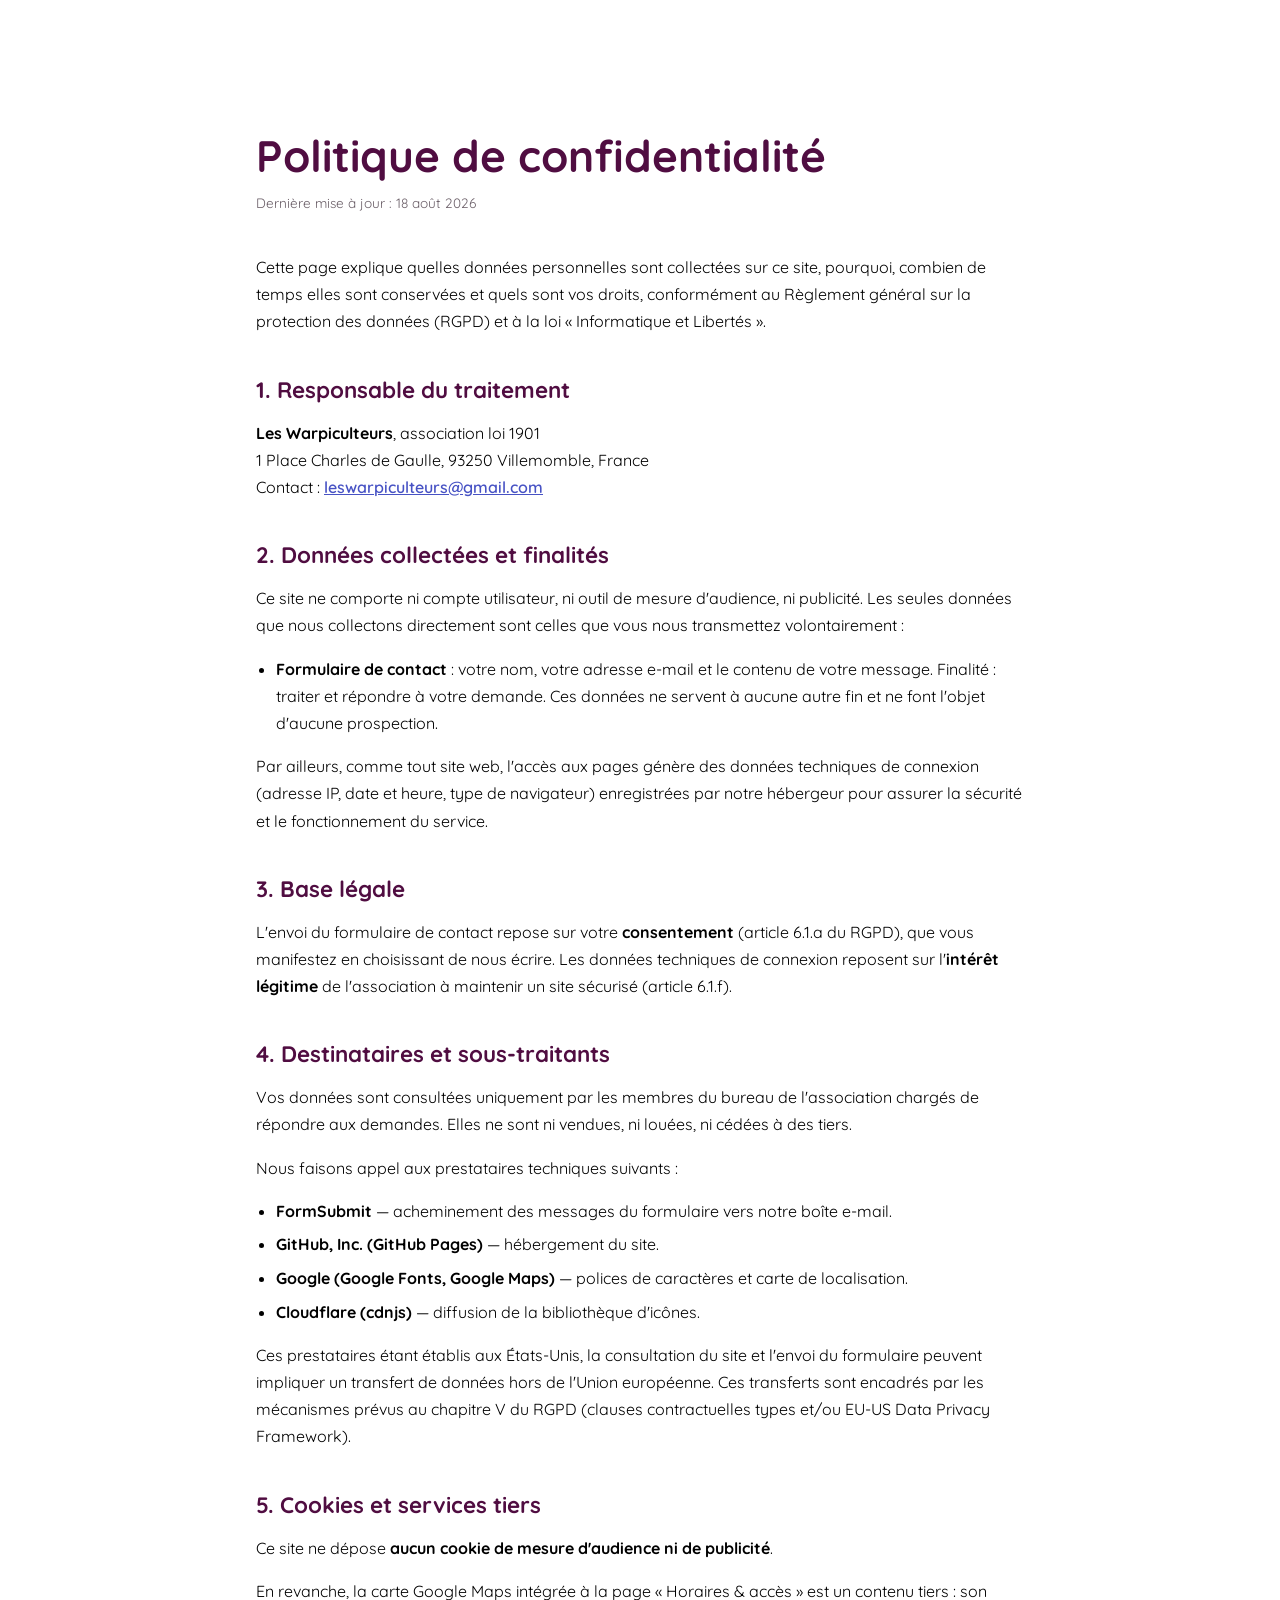
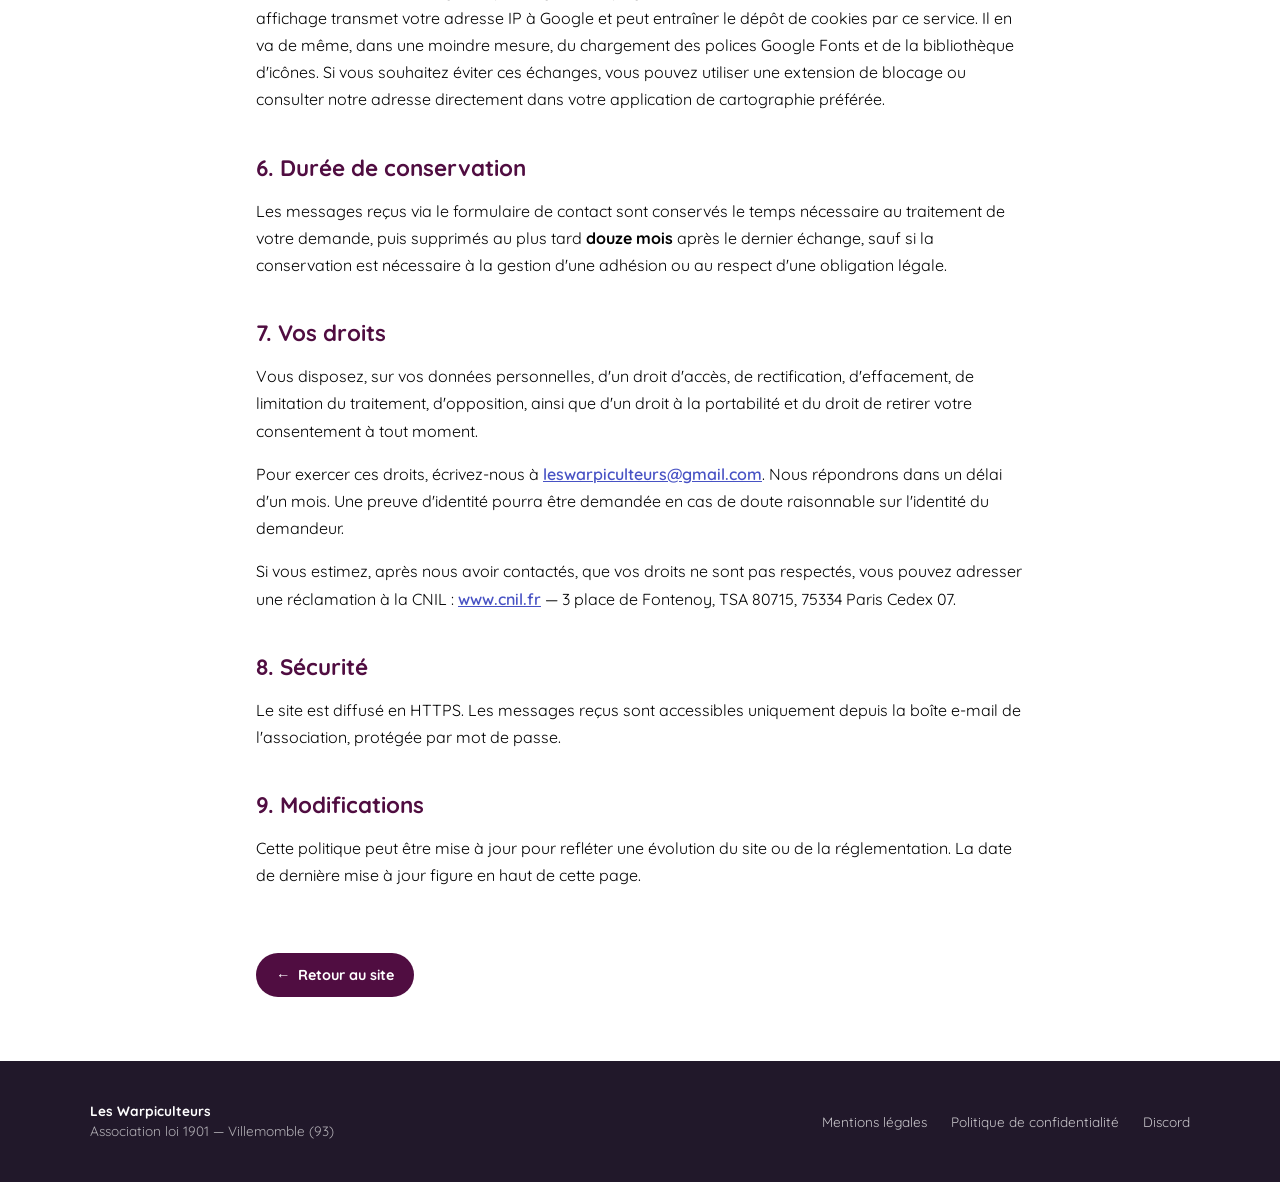
==== confidentialite.html @ 0ab5ae85 "Add legal pages, membership link and SEO fixes Addresses the agreed items from the site review.  Leg" ====
<!DOCTYPE html>
<html lang="fr">
<head>
    <meta charset="UTF-8">
    <meta name="viewport" content="width=device-width, initial-scale=1.0">
    <title>Politique de confidentialité | Les Warpiculteurs</title>

    <meta name="description" content="Politique de confidentialité de l'association Les Warpiculteurs : données collectées via le formulaire de contact, finalités, durée de conservation et vos droits RGPD.">
    <meta name="robots" content="index, follow">
    <meta name="theme-color" content="#21182a">
    <link rel="canonical" href="https://roikkun.github.io/leswarpiculteurs-site/confidentialite.html">

    <link rel="icon" type="image/svg+xml" href="favicon.svg">
    <link rel="apple-touch-icon" href="favicon.svg">

    <link rel="stylesheet" href="styles.css">
    <link rel="preconnect" href="https://fonts.googleapis.com">
    <link rel="preconnect" href="https://fonts.gstatic.com" crossorigin>
    <link href="https://fonts.googleapis.com/css2?family=Quicksand:wght@300..700&family=Sour+Gummy:ital,wght@0,100..900;1,100..900&display=swap" rel="stylesheet">
</head>
<body>

<main class="legal">
    <h1>Politique de confidentialité</h1>
    <p class="legal-updated">Dernière mise à jour : 18 août 2026</p>

    <p>Cette page explique quelles données personnelles sont collectées sur ce site, pourquoi, combien de
        temps elles sont conservées et quels sont vos droits, conformément au Règlement général sur la
        protection des données (RGPD) et à la loi « Informatique et Libertés ».</p>

    <h2>1. Responsable du traitement</h2>
    <p>
        <strong>Les Warpiculteurs</strong>, association loi 1901<br>
        1 Place Charles de Gaulle, 93250 Villemomble, France<br>
        Contact : <a href="mailto:leswarpiculteurs@gmail.com">leswarpiculteurs@gmail.com</a>
    </p>

    <h2>2. Données collectées et finalités</h2>
    <p>Ce site ne comporte ni compte utilisateur, ni outil de mesure d'audience, ni publicité. Les seules
        données que nous collectons directement sont celles que vous nous transmettez volontairement :</p>
    <ul>
        <li><strong>Formulaire de contact</strong> : votre nom, votre adresse e-mail et le contenu de votre
            message. Finalité : traiter et répondre à votre demande. Ces données ne servent à aucune autre
            fin et ne font l'objet d'aucune prospection.</li>
    </ul>
    <p>Par ailleurs, comme tout site web, l'accès aux pages génère des données techniques de connexion
        (adresse IP, date et heure, type de navigateur) enregistrées par notre hébergeur pour assurer la
        sécurité et le fonctionnement du service.</p>

    <h2>3. Base légale</h2>
    <p>L'envoi du formulaire de contact repose sur votre <strong>consentement</strong> (article 6.1.a du
        RGPD), que vous manifestez en choisissant de nous écrire. Les données techniques de connexion
        reposent sur l'<strong>intérêt légitime</strong> de l'association à maintenir un site sécurisé
        (article 6.1.f).</p>

    <h2>4. Destinataires et sous-traitants</h2>
    <p>Vos données sont consultées uniquement par les membres du bureau de l'association chargés de
        répondre aux demandes. Elles ne sont ni vendues, ni louées, ni cédées à des tiers.</p>
    <p>Nous faisons appel aux prestataires techniques suivants :</p>
    <ul>
        <li><strong>FormSubmit</strong> — acheminement des messages du formulaire vers notre boîte e-mail.</li>
        <li><strong>GitHub, Inc. (GitHub Pages)</strong> — hébergement du site.</li>
        <li><strong>Google (Google Fonts, Google Maps)</strong> — polices de caractères et carte de
            localisation.</li>
        <li><strong>Cloudflare (cdnjs)</strong> — diffusion de la bibliothèque d'icônes.</li>
    </ul>
    <p>Ces prestataires étant établis aux États-Unis, la consultation du site et l'envoi du formulaire
        peuvent impliquer un transfert de données hors de l'Union européenne. Ces transferts sont encadrés
        par les mécanismes prévus au chapitre V du RGPD (clauses contractuelles types et/ou
        <span lang="en">EU-US Data Privacy Framework</span>).</p>

    <h2>5. Cookies et services tiers</h2>
    <p>Ce site ne dépose <strong>aucun cookie de mesure d'audience ni de publicité</strong>.</p>
    <p>En revanche, la carte Google Maps intégrée à la page « Horaires &amp; accès » est un contenu tiers :
        son affichage transmet votre adresse IP à Google et peut entraîner le dépôt de cookies par ce
        service. Il en va de même, dans une moindre mesure, du chargement des polices Google Fonts et de la
        bibliothèque d'icônes. Si vous souhaitez éviter ces échanges, vous pouvez utiliser une extension de
        blocage ou consulter notre adresse directement dans votre application de cartographie préférée.</p>

    <h2>6. Durée de conservation</h2>
    <p>Les messages reçus via le formulaire de contact sont conservés le temps nécessaire au traitement de
        votre demande, puis supprimés au plus tard <strong>douze mois</strong> après le dernier échange,
        sauf si la conservation est nécessaire à la gestion d'une adhésion ou au respect d'une obligation
        légale.</p>

    <h2>7. Vos droits</h2>
    <p>Vous disposez, sur vos données personnelles, d'un droit d'accès, de rectification, d'effacement, de
        limitation du traitement, d'opposition, ainsi que d'un droit à la portabilité et du droit de retirer
        votre consentement à tout moment.</p>
    <p>Pour exercer ces droits, écrivez-nous à
        <a href="mailto:leswarpiculteurs@gmail.com">leswarpiculteurs@gmail.com</a>. Nous répondrons dans un
        délai d'un mois. Une preuve d'identité pourra être demandée en cas de doute raisonnable sur
        l'identité du demandeur.</p>
    <p>Si vous estimez, après nous avoir contactés, que vos droits ne sont pas respectés, vous pouvez
        adresser une réclamation à la CNIL :
        <a href="https://www.cnil.fr" target="_blank" rel="noopener noreferrer">www.cnil.fr</a> —
        3 place de Fontenoy, TSA 80715, 75334 Paris Cedex 07.</p>

    <h2>8. Sécurité</h2>
    <p>Le site est diffusé en HTTPS. Les messages reçus sont accessibles uniquement depuis la boîte e-mail
        de l'association, protégée par mot de passe.</p>

    <h2>9. Modifications</h2>
    <p>Cette politique peut être mise à jour pour refléter une évolution du site ou de la réglementation.
        La date de dernière mise à jour figure en haut de cette page.</p>

    <a class="legal-back" href="index.html"><span aria-hidden="true">←</span> Retour au site</a>
</main>

<footer class="site-footer">
    <div class="footer-inner">
        <p class="footer-brand">Les Warpiculteurs<br>
            <span>Association loi 1901 — Villemomble (93)</span></p>

        <nav class="footer-links" aria-label="Liens légaux">
            <a href="mentions-legales.html">Mentions légales</a>
            <a href="confidentialite.html">Politique de confidentialité</a>
            <a href="https://discord.gg/ApjmxBuTHG" target="_blank" rel="noopener noreferrer">Discord</a>
        </nav>
    </div>
</footer>

</body>
</html>
---- styles.css ----
:root {
    --header-ink: #21182a;
    --header-plum: #500d41;
    --header-mint: #b6d8d2;
    --discord-blurple: #5865f2;
    --discord-blurple-dark: #4752c4;
}

*, *::before, *::after {
    box-sizing: border-box;
}

html {
    font-family: "Quicksand", sans-serif;
    scroll-behavior: smooth;
    scroll-padding-top: 5rem;
}

body {
    margin: 0;
    font-family: "Quicksand", sans-serif;
    overflow-x: hidden;
}

img {
    max-width: 100%;
}

a {
    color: inherit;
}

/* Screen reader only utility */
.sr-only {
    position: absolute;
    width: 1px;
    height: 1px;
    padding: 0;
    margin: -1px;
    overflow: hidden;
    clip: rect(0, 0, 0, 0);
    white-space: nowrap;
    border: 0;
}

/* Header & hero section */
.intro {
    position: relative;
    z-index: 10;
    display: flex;
    align-items: center;
    min-height: 100svh;
    padding: 8rem clamp(1.5rem, 10vw, 9rem) 5rem;
    overflow: hidden;
    isolation: isolate;
    background-color: var(--header-ink);
}

.hero-bg {
    position: absolute;
    inset: 0;
    z-index: -1;
    overflow: hidden;
}

.hero-bg img {
    width: 100%;
    height: 100%;
    object-fit: cover;
    object-position: center;
}

.hero-bg::after {
    position: absolute;
    inset: 0;
    background: linear-gradient(90deg, rgba(17, 7, 25, 0.78), rgba(17, 7, 25, 0.12));
    content: "";
}

.site-nav {
    position: fixed;
    top: 0;
    left: 0;
    z-index: 10000;
    isolation: isolate;
    display: flex;
    align-items: center;
    justify-content: space-between;
    width: 100%;
    padding: 1.25rem clamp(1.25rem, 5vw, 5rem);
    color: white;
    transition: background-color 0.3s ease, padding 0.3s ease, backdrop-filter 0.3s ease;
}

.site-nav.scrolled,
.site-nav.menu-open {
    padding-top: 0.85rem;
    padding-bottom: 0.85rem;
    background: rgba(33, 24, 42, 0.88);
    backdrop-filter: blur(12px);
}

.brand {
    display: inline-flex;
    align-items: center;
    gap: 0.65rem;
    color: white;
    font-size: 1.05rem;
    font-weight: 700;
    letter-spacing: 0.04em;
    text-decoration: none;
}

.brand-mark {
    display: grid;
    place-items: center;
    width: 2.25rem;
    height: 2.25rem;
    border: 1px solid var(--header-mint);
    border-radius: 50%;
    color: var(--header-mint);
    font-family: "Sour Gummy", sans-serif;
    font-size: 1.5rem;
}

.menu-links {
    display: flex;
    align-items: center;
    gap: clamp(1rem, 2.5vw, 2.75rem);
}

.menu-links a {
    position: relative;
    color: white;
    font-size: 0.85rem;
    font-weight: 600;
    letter-spacing: 0.04em;
    text-decoration: none;
}

.menu-links a::after {
    position: absolute;
    right: 0;
    bottom: -0.45rem;
    left: 0;
    height: 2px;
    background: var(--header-mint);
    content: "";
    transform: scaleX(0);
    transform-origin: right;
    transition: transform 0.25s ease;
}

.menu-links a:hover::after,
.menu-links a:focus-visible::after {
    transform: scaleX(1);
    transform-origin: left;
}

/* Discord button in the navigation bar */
.nav-actions {
    display: flex;
    align-items: center;
    gap: 0.75rem;
}

.nav-discord {
    display: inline-flex;
    align-items: center;
    gap: 0.5rem;
    padding: 0.6rem 1.05rem;
    border-radius: 999px;
    background: var(--discord-blurple);
    color: white;
    font-size: 0.8rem;
    font-weight: 700;
    letter-spacing: 0.04em;
    white-space: nowrap;
    text-decoration: none;
    transition: background-color 0.25s ease, transform 0.25s ease;
}

.nav-discord i {
    font-size: 1.1rem;
}

.nav-discord:hover,
.nav-discord:focus-visible {
    background: var(--discord-blurple-dark);
    transform: translateY(-2px);
}

.menu-toggle {
    display: none;
    border: 0;
    background: transparent;
    color: white;
    cursor: pointer;
}

.hero-content {
    max-width: 38rem;
    color: white;
}

.eyebrow {
    margin: 0 0 1rem;
    color: var(--header-mint);
    font-size: 0.8rem;
    font-weight: 700;
    letter-spacing: 0.18em;
    text-transform: uppercase;
}

.hero-content h1 {
    margin: 0;
    font-size: clamp(3.5rem, 9vw, 8rem);
    font-weight: 700;
    line-height: 0.85;
    letter-spacing: -0.07em;
}

.hero-content h1 em {
    color: var(--header-mint);
    font-family: "Sour Gummy", sans-serif;
    font-style: normal;
    font-weight: 500;
    letter-spacing: -0.04em;
}

.hero-description {
    max-width: 24rem;
    margin: 1.75rem 0;
    color: rgba(255, 255, 255, 0.8);
    font-size: 1.05rem;
    line-height: 1.5;
}

.hero-actions {
    display: flex;
    flex-wrap: wrap;
    align-items: center;
    gap: 0.75rem;
}

.hero-link {
    display: inline-flex;
    align-items: center;
    gap: 0.8rem;
    padding: 0.8rem 1.1rem;
    border: 1px solid rgba(182, 216, 210, 0.65);
    border-radius: 999px;
    color: white;
    font-size: 0.85rem;
    font-weight: 700;
    text-decoration: none;
    transition: background-color 0.25s ease, color 0.25s ease, transform 0.25s ease;
}

.hero-link:hover {
    background: var(--header-mint);
    color: var(--header-ink);
}

.hero-link-discord {
    gap: 0.6rem;
    padding: 0.9rem 1.4rem;
    border-color: transparent;
    background: var(--discord-blurple);
    font-size: 0.95rem;
    box-shadow: 0 0.75rem 1.75rem rgba(88, 101, 242, 0.4);
}

.hero-link-discord i {
    font-size: 1.25rem;
}

.hero-link-discord:hover,
.hero-link-discord:focus-visible {
    background: var(--discord-blurple-dark);
    color: white;
    transform: translateY(-2px);
}

.hero-note {
    max-width: 26rem;
    margin: 1.1rem 0 0;
    color: rgba(255, 255, 255, 0.72);
    font-size: 0.85rem;
    line-height: 1.5;
}

/* Association section */
.asso {
    padding: clamp(3rem, 8vw, 6rem) 0;
    text-align: center;
}

.asso .titre {
    margin: 0 auto clamp(2rem, 5vw, 3.5rem);
    color: var(--header-plum);
    font-size: clamp(2rem, 5vw, 3.5rem);
}

.asso .cards-container {
    display: grid;
    grid-template-columns: 1fr;
    width: min(100% - 2rem, 1100px);
    margin: 0 auto;
    gap: clamp(1.5rem, 4vw, 3rem);
}

.asso .card {
    display: grid;
    grid-template-columns: minmax(220px, 42%) 1fr;
    align-items: stretch;
    min-width: 0;
    overflow: hidden;
    border: 1px solid rgba(80, 13, 65, 0.12);
    border-radius: 1rem;
    background: #fff;
    box-shadow: 0 1rem 2.5rem rgba(80, 13, 65, 0.08);
    text-align: left;
}

.asso .card .imgAsso {
    grid-column: 1;
    grid-row: 1 / span 2;
    min-height: 100%;
}

.asso .card .imgAsso img {
    display: block;
    width: 100%;
    height: 100%;
    min-height: 280px;
    object-fit: cover;
}

.asso .card h3 {
    grid-column: 2;
    align-self: end;
    margin: 2.5rem 2.5rem 0.5rem;
    color: var(--header-plum);
    font-size: clamp(1.3rem, 2vw, 1.8rem);
}

.asso .card p {
    grid-column: 2;
    align-self: start;
    margin: 0 2.5rem 2.5rem;
    line-height: 1.65;
}

.asso .card:nth-child(even) .imgAsso {
    grid-column: 2;
}

.asso .card:nth-child(even) h3,
.asso .card:nth-child(even) p {
    grid-column: 1;
}

/* Discord highlight banner */
.discordBanner {
    padding: 0 1rem clamp(3rem, 8vw, 5rem);
}

.discord-inner {
    position: relative;
    display: grid;
    grid-template-columns: auto 1fr auto;
    align-items: center;
    gap: clamp(1.25rem, 4vw, 2.5rem);
    width: min(100% - 1rem, 1100px);
    margin: 0 auto;
    overflow: hidden;
    padding: clamp(1.75rem, 4vw, 2.75rem);
    border-radius: 1.5rem;
    background: linear-gradient(120deg, var(--discord-blurple), #7a5cf0 55%, var(--header-plum));
    color: white;
    box-shadow: 0 1.25rem 3rem rgba(88, 101, 242, 0.28);
    text-align: left;
}

.discord-glyph {
    font-size: clamp(3rem, 7vw, 4.5rem);
    line-height: 1;
    opacity: 0.95;
}

.discord-eyebrow {
    margin: 0 0 0.5rem;
    color: rgba(255, 255, 255, 0.85);
    font-size: 0.75rem;
    font-weight: 700;
    letter-spacing: 0.18em;
    text-transform: uppercase;
}

.discord-text h2 {
    margin: 0 0 0.75rem;
    font-size: clamp(1.5rem, 3.5vw, 2.25rem);
    line-height: 1.15;
}

.discord-text p:last-child {
    margin: 0;
    max-width: 46rem;
    color: rgba(255, 255, 255, 0.88);
    line-height: 1.6;
}

.discord-button {
    display: inline-flex;
    align-items: center;
    gap: 0.6rem;
    padding: 0.95rem 1.5rem;
    border-radius: 999px;
    background: white;
    color: var(--discord-blurple-dark);
    font-size: 0.95rem;
    font-weight: 700;
    white-space: nowrap;
    text-decoration: none;
    transition: background-color 0.25s ease, color 0.25s ease, transform 0.25s ease;
}

.discord-button i {
    font-size: 1.25rem;
}

.discord-button:hover,
.discord-button:focus-visible {
    background: var(--header-ink);
    color: white;
    transform: translateY(-2px);
}

/* Schedule and location section */
.accesHoraires {
    display: flex;
    flex-direction: column;
    gap: 1.25rem;
    width: min(100% - 2rem, 1180px);
    margin: 0 auto;
    padding: clamp(3rem, 8vw, 7rem) 0;
    text-align: center;
}

.accesHoraires .titre {
    margin: 0 0 0.5rem;
    color: var(--header-plum);
    font-size: clamp(2rem, 5vw, 3.5rem);
}

.accesHoraires > p {
    max-width: 42rem;
    margin: 0 auto;
    line-height: 1.6;
    padding: 1.25rem 1.5rem;
    border: 1px solid rgba(80, 13, 65, 0.14);
    border-radius: 1rem;
    background: #f8f3ed;
    color: var(--header-plum);
    font-size: clamp(1.1rem, 2.5vw, 1.5rem);
    font-weight: 700;
}

.calendar {
    width: min(100%, 1000px);
    margin: 0 auto 1rem;
    padding: clamp(0.5rem, 2vw, 1rem);
    border: 1px solid rgba(80, 13, 65, 0.12);
    border-radius: 1.25rem;
    background: white;
    box-shadow: 0 1rem 2.5rem rgba(80, 13, 65, 0.08);
    text-align: center;
}

.calendar figcaption {
    margin-bottom: 0.75rem;
    font-size: 0.9rem;
}

.calendar img {
    display: block;
    width: 100%;
    height: auto;
    border-radius: 0.75rem;
}

.map-container {
    display: flex;
    flex-direction: column;
    width: 100%;
    gap: 0;
}

.map-container address {
    margin: 0 0 1rem;
    font-weight: 700;
    font-style: normal;
    text-align: center;
}

.map-container iframe {
    display: block;
    width: 100%;
    height: 400px;
    max-width: 100%;
    border: 0;
    border-radius: 0.75rem;
    box-shadow: 0 0.75rem 2rem rgba(0, 0, 0, 0.2);
}

/* How to join section */
.jouerAvecNous {
    margin: 0;
    padding: clamp(4rem, 9vw, 8rem) 1rem;
    background: var(--header-ink);
    color: white;
    text-align: center;
}

.jouerAvecNous .titre {
    margin: 0 auto clamp(2.5rem, 6vw, 4.5rem);
    color: white;
    font-size: clamp(2rem, 5vw, 3.5rem);
}

.jouerAvecNous .progress-container {
    position: relative;
    display: flex;
    flex-direction: column;
    gap: 1.25rem;
    width: min(100%, 850px);
    margin: 0 auto;
    padding: 0;
}

.jouerAvecNous .progress-container::before {
    position: absolute;
    top: 4.5rem;
    bottom: 4.5rem;
    left: 3.8rem;
    width: 2px;
    background: linear-gradient(var(--header-mint), rgba(182, 216, 210, 0.15));
    content: "";
}

.jouerAvecNous .step-card {
    position: relative;
    z-index: 1;
    display: grid;
    grid-template-columns: 7rem 1fr;
    align-items: center;
    min-height: 8rem;
    padding: 1rem;
    border: 1px solid rgba(182, 216, 210, 0.15);
    border-radius: 1.25rem;
    background: rgba(255, 255, 255, 0.08);
    text-align: left;
    transition: transform 0.25s ease, background-color 0.25s ease;
}

.jouerAvecNous .step-card:hover {
    background: rgba(255, 255, 255, 0.13);
    transform: translateX(0.35rem);
}

.jouerAvecNous .step-card img {
    position: relative;
    z-index: 2;
    width: 5.75rem;
    height: 5.75rem;
    border: 0.35rem solid var(--header-ink);
    border-radius: 50%;
    object-fit: cover;
    box-shadow: 0 0 0 2px var(--header-mint);
}

.jouerAvecNous .step-card .content {
    padding: 0.5rem 1.5rem;
}

.jouerAvecNous .step-card h3 {
    margin: 0 0 0.4rem;
    color: var(--header-mint);
    font-size: clamp(1.05rem, 2vw, 1.35rem);
    line-height: 1.25;
}

.jouerAvecNous .step-card .description {
    margin: 0;
    color: rgba(255, 255, 255, 0.78);
    font-size: 0.95rem;
    line-height: 1.5;
}

.jouerAvecNous .step-link {
    display: inline-flex;
    align-items: center;
    gap: 0.5rem;
    margin-top: 0.85rem;
    padding: 0.6rem 1.05rem;
    border-radius: 999px;
    background: var(--discord-blurple);
    color: white;
    font-size: 0.85rem;
    font-weight: 700;
    text-decoration: none;
    transition: background-color 0.25s ease, transform 0.25s ease;
}

.jouerAvecNous .step-link i {
    font-size: 1.05rem;
}

.jouerAvecNous .step-link:hover,
.jouerAvecNous .step-link:focus-visible {
    background: var(--discord-blurple-dark);
    transform: translateY(-2px);
}

/* Membership call to action: mint rather than Discord blurple, so the two
   actions in the timeline stay visually distinct. */
.jouerAvecNous .step-link-join {
    background: var(--header-mint);
    color: var(--header-ink);
}

.jouerAvecNous .step-link-join:hover,
.jouerAvecNous .step-link-join:focus-visible {
    background: white;
}

/* Contact section */
.contact {
    padding: clamp(4rem, 9vw, 8rem) 1rem;
    background: #f8f3ed;
    text-align: center;
}

.contact .titre {
    margin: 0 auto 2.5rem;
    color: var(--header-plum);
    font-size: clamp(1.8rem, 5vw, 3rem);
}

.contact .titre a {
    color: var(--header-plum);
    text-decoration: none;
}

.contact .titre a:hover {
    text-decoration: underline;
}

.contact-hint {
    max-width: 34rem;
    margin: -1.25rem auto 2rem;
    color: var(--header-ink);
    font-size: 0.95rem;
    line-height: 1.6;
}

.contact-hint a {
    color: var(--discord-blurple-dark);
    font-weight: 700;
}

.contact-form {
    display: grid;
    gap: 1.25rem;
    width: min(100%, 650px);
    margin: 0 auto 2rem;
    padding: clamp(1.25rem, 4vw, 2.5rem);
    border: 1px solid rgba(80, 13, 65, 0.12);
    border-radius: 1.25rem;
    background: white;
    box-shadow: 0 1rem 2.5rem rgba(80, 13, 65, 0.08);
    text-align: left;
}

.form-field {
    display: grid;
    gap: 0.45rem;
}

.form-field label {
    color: var(--header-plum);
    font-size: 0.9rem;
    font-weight: 700;
}

.form-field input,
.form-field textarea {
    width: 100%;
    padding: 0.85rem 1rem;
    border: 1px solid #d8ced6;
    border-radius: 0.65rem;
    background: #fff;
    color: var(--header-ink);
    font: inherit;
    resize: vertical;
}

.form-field input:focus,
.form-field textarea:focus {
    outline: 3px solid rgba(182, 216, 210, 0.55);
    border-color: #719991;
}

.contact-form button {
    justify-self: start;
    padding: 0.85rem 1.25rem;
    border: 0;
    border-radius: 999px;
    background: var(--header-plum);
    color: white;
    cursor: pointer;
    font: inherit;
    font-weight: 700;
    transition: background-color 0.25s ease, transform 0.25s ease;
}

.contact-form button:hover,
.contact-form button:focus-visible {
    background: #719991;
    transform: translateY(-2px);
}

.contact-form input[name="_honey"] {
    position: absolute;
    left: -9999px;
}

.form-privacy {
    margin: 0;
    color: #6b5f68;
    font-size: 0.8rem;
    line-height: 1.5;
}

.form-privacy a {
    color: var(--header-plum);
    font-weight: 700;
}

/* Social links */
.contact .wrapper {
    display: flex;
    align-items: center;
    justify-content: center;
    gap: 1rem;
    margin: 0;
    padding: 1rem 0 0;
    list-style: none;
}

.contact .wrapper .icon {
    position: relative;
    display: grid;
    place-items: center;
    width: 4.25rem;
    height: 4.25rem;
    margin: 0;
    border: 1px solid rgba(80, 13, 65, 0.12);
    border-radius: 50%;
    background: white;
    box-shadow: 0 0.5rem 1.25rem rgba(80, 13, 65, 0.1);
    color: var(--header-plum);
    transition: color 0.2s ease, background-color 0.2s ease, transform 0.2s ease;
}

.contact .wrapper .icon a {
    display: grid;
    place-items: center;
    width: 100%;
    height: 100%;
    color: inherit;
    text-decoration: none;
}

.contact .wrapper .icon i,
.contact .wrapper .icon svg {
    display: flex;
    align-items: center;
    justify-content: center;
    font-size: 1.35rem;
    width: 1.35rem;
    height: 1.35rem;
    fill: currentColor;
}

.contact .wrapper .icon.discord i,
.contact .wrapper .icon.discord svg {
    font-size: 1.6rem;
    width: 1.6rem;
    height: 1.6rem;
}

.contact .wrapper .icon:hover,
.contact .wrapper .icon:focus-within {
    background: var(--header-plum);
    color: white;
    transform: translateY(-0.25rem);
}

.contact .wrapper .icon:hover .tooltip,
.contact .wrapper .icon:focus-within .tooltip {
    opacity: 1;
}

/* Tooltips */
.contact .wrapper .tooltip {
    position: absolute;
    bottom: calc(100% + 0.9rem);
    left: 50%;
    transform: translateX(-50%);
    width: auto;
    padding: 0.5rem 0.7rem;
    border: 1px solid rgba(255, 255, 255, 0.12);
    border-radius: 5px;
    background: var(--header-ink);
    color: white;
    font-size: 14px;
    white-space: nowrap;
    box-shadow: 0 0.5rem 1rem rgba(33, 24, 42, 0.18);
    opacity: 0;
    pointer-events: none;
    transition: all 0.3s cubic-bezier(0.68, -0.55, 0.265, 1.55);
}

.contact .wrapper .tooltip::before {
    position: absolute;
    bottom: -0.3rem;
    left: 50%;
    transform: translateX(-50%) rotate(45deg);
    width: 8px;
    height: 8px;
    background: var(--header-ink);
    content: "";
    transition: all 0.3s cubic-bezier(0.68, -0.55, 0.265, 1.55);
}

/* Site footer */
.site-footer {
    padding: 2.5rem 1rem;
    background: var(--header-ink);
    color: rgba(255, 255, 255, 0.75);
    font-size: 0.85rem;
}

.footer-inner {
    display: flex;
    flex-wrap: wrap;
    align-items: center;
    justify-content: space-between;
    gap: 1.25rem;
    width: min(100% - 1rem, 1100px);
    margin: 0 auto;
}

.footer-brand {
    margin: 0;
    color: white;
    font-weight: 700;
    line-height: 1.5;
}

.footer-brand span {
    color: rgba(255, 255, 255, 0.65);
    font-weight: 400;
}

.footer-links {
    display: flex;
    flex-wrap: wrap;
    gap: 0.5rem 1.5rem;
}

.footer-links a {
    color: rgba(255, 255, 255, 0.75);
    text-decoration: none;
    transition: color 0.2s ease;
}

.footer-links a:hover,
.footer-links a:focus-visible {
    color: var(--header-mint);
    text-decoration: underline;
}

/* Standalone text pages (legal notices, privacy policy, form confirmation) */
.legal {
    width: min(100% - 2rem, 48rem);
    margin: 0 auto;
    padding: 8rem 0 4rem;
}

.legal h1 {
    margin: 0 0 0.5rem;
    color: var(--header-plum);
    font-size: clamp(1.8rem, 5vw, 2.75rem);
}

.legal .legal-updated {
    margin: 0 0 2.5rem;
    color: #6b5f68;
    font-size: 0.85rem;
}

.legal h2 {
    margin: 2.5rem 0 0.75rem;
    color: var(--header-plum);
    font-size: clamp(1.15rem, 2.5vw, 1.4rem);
}

.legal p,
.legal li {
    line-height: 1.7;
}

.legal ul {
    padding-left: 1.25rem;
}

.legal li {
    margin-bottom: 0.4rem;
}

.legal a {
    color: var(--discord-blurple-dark);
    font-weight: 600;
}

.legal .legal-back {
    display: inline-flex;
    align-items: center;
    gap: 0.5rem;
    margin-top: 3rem;
    padding: 0.8rem 1.25rem;
    border-radius: 999px;
    background: var(--header-plum);
    color: white;
    font-size: 0.9rem;
    font-weight: 700;
    text-decoration: none;
}

.legal .legal-back:hover,
.legal .legal-back:focus-visible {
    background: #719991;
}

/* Placeholder the association still has to fill in before publishing */
.legal .todo {
    padding: 0.1rem 0.4rem;
    border-radius: 0.25rem;
    background: #ffe8a3;
    color: #6b4e00;
    font-weight: 700;
}

/* Form confirmation page */
.thanks {
    display: flex;
    align-items: center;
    justify-content: center;
    min-height: 100svh;
    padding: 2rem 1rem;
    background: #f8f3ed;
    text-align: center;
}

.thanks-card {
    width: min(100%, 34rem);
    padding: clamp(2rem, 6vw, 3.5rem);
    border: 1px solid rgba(80, 13, 65, 0.12);
    border-radius: 1.25rem;
    background: white;
    box-shadow: 0 1rem 2.5rem rgba(80, 13, 65, 0.08);
}

/* Direct child only: the icons inside .thanks-actions buttons must stay white. */
.thanks-card > i {
    color: #719991;
    font-size: 3rem;
}

.thanks-card h1 {
    margin: 1.25rem 0 0.75rem;
    color: var(--header-plum);
    font-size: clamp(1.5rem, 4vw, 2.25rem);
}

.thanks-card p {
    margin: 0 0 1.75rem;
    line-height: 1.6;
}

.thanks-actions {
    display: flex;
    flex-wrap: wrap;
    justify-content: center;
    gap: 0.75rem;
}

.thanks-actions a {
    display: inline-flex;
    align-items: center;
    gap: 0.5rem;
    padding: 0.8rem 1.25rem;
    border-radius: 999px;
    background: var(--header-plum);
    color: white;
    font-size: 0.9rem;
    font-weight: 700;
    text-decoration: none;
    transition: background-color 0.25s ease;
}

.thanks-actions a.is-discord {
    background: var(--discord-blurple);
}

.thanks-actions a:hover,
.thanks-actions a:focus-visible {
    background: #719991;
}

.thanks-actions a.is-discord:hover,
.thanks-actions a.is-discord:focus-visible {
    background: var(--discord-blurple-dark);
}

/* Responsive media queries */
@media (max-width: 700px) {
    .menu-toggle {
        position: relative;
        display: block;
        z-index: 2;
        width: 2.25rem;
        height: 2.25rem;
        padding: 0;
    }

    .menu-toggle > span:not(.sr-only) {
        position: absolute;
        top: 50%;
        left: 50%;
        width: 1.6rem;
        height: 2px;
        margin: 0;
        background: currentColor;
        transform: translate(-50%, -50%);
        transition: transform 0.25s ease, opacity 0.25s ease;
    }

    .menu-toggle > span:nth-child(2) {
        transform: translate(-50%, calc(-50% - 0.3rem));
    }

    .menu-toggle > span:nth-child(3) {
        transform: translate(-50%, -50%);
    }

    .menu-toggle > span:nth-child(4) {
        transform: translate(-50%, calc(-50% + 0.3rem));
    }

    .menu-open .menu-toggle > span:nth-child(2) {
        transform: translate(-50%, -50%) rotate(45deg);
    }

    .menu-open .menu-toggle > span:nth-child(3) {
        opacity: 0;
        transform: translate(-50%, -50%) scaleX(0);
    }

    .menu-open .menu-toggle > span:nth-child(4) {
        transform: translate(-50%, -50%) rotate(-45deg);
    }

    .menu-links {
        position: absolute;
        top: 100%;
        right: 1rem;
        left: 1rem;
        display: grid;
        gap: 0;
        padding: 0.5rem;
        border: 1px solid rgba(182, 216, 210, 0.2);
        border-radius: 1rem;
        background: rgba(33, 24, 42, 0.97);
        box-shadow: 0 1rem 3rem rgba(0, 0, 0, 0.25);
        opacity: 0;
        pointer-events: none;
        transform: translateY(-0.75rem);
        transition: opacity 0.25s ease, transform 0.25s ease;
    }

    .menu-open .menu-links {
        opacity: 1;
        pointer-events: auto;
        transform: translateY(0);
    }

    .menu-links a {
        padding: 1rem;
        border-radius: 0.6rem;
    }

    .menu-links a:hover,
    .menu-links a:focus-visible {
        background: rgba(182, 216, 210, 0.1);
    }

    .menu-links a::after {
        display: none;
    }

    /* Discord stays a one-tap icon button, outside the collapsible menu */
    .nav-discord {
        display: grid;
        place-items: center;
        width: 2.5rem;
        height: 2.5rem;
        padding: 0;
        border-radius: 50%;
    }

    .nav-discord-label {
        display: none;
    }

    .nav-discord i {
        font-size: 1.2rem;
    }

    .intro {
        padding: 7rem 1.5rem 4rem;
    }

    /* 16vw rather than 18vw: at 320px the old value left only ~16px of slack on
       "Peins, joue,", which the wider fallback font can eat before Quicksand loads. */
    .hero-content h1 {
        font-size: clamp(3rem, 16vw, 6rem);
    }

    .hero-actions {
        flex-direction: column;
        align-items: stretch;
    }

    .hero-link {
        justify-content: center;
    }

    .hero-note {
        font-size: 0.8rem;
    }

    .discord-inner {
        grid-template-columns: 1fr;
        justify-items: center;
        text-align: center;
    }

    .discord-button {
        width: 100%;
        justify-content: center;
    }

    .asso .cards-container {
        width: min(100% - 2rem, 32rem);
    }

    .asso .card,
    .asso .card:nth-child(even) {
        display: flex;
        flex-direction: column;
    }

    .asso .card .imgAsso,
    .asso .card:nth-child(even) .imgAsso {
        order: 0;
        min-height: 0;
    }

    .asso .card .imgAsso img {
        height: auto;
        min-height: 0;
        aspect-ratio: 16 / 10;
    }

    .asso .card h3,
    .asso .card:nth-child(even) h3 {
        order: 1;
        margin: 1.5rem 1.5rem 0.5rem;
    }

    .asso .card p,
    .asso .card:nth-child(even) p {
        order: 2;
        margin: 0 1.5rem 1.5rem;
        line-height: 1.55;
    }

    .accesHoraires {
        width: min(100% - 2rem, 32rem);
        padding: 3.5rem 0;
    }

    .map-container {
        min-height: 0;
        margin-top: 1.5rem;
        padding: 0.5rem;
    }

    .map-container address {
        margin-bottom: 0.75rem;
        font-size: 0.85rem;
    }

    .map-container iframe {
        height: clamp(280px, 80vw, 360px);
    }

    .jouerAvecNous {
        padding-right: 1rem;
        padding-left: 1rem;
    }

    .jouerAvecNous .progress-container {
        gap: 1rem;
    }

    .jouerAvecNous .progress-container::before {
        top: 3.5rem;
        bottom: 3.5rem;
        left: 2.5rem;
    }

    .jouerAvecNous .step-card {
        grid-template-columns: 5rem 1fr;
        min-height: 6.5rem;
        padding: 0.75rem;
        border-radius: 1rem;
    }

    .jouerAvecNous .step-card img {
        width: 4rem;
        height: 4rem;
        border-width: 0.25rem;
    }

    .jouerAvecNous .step-card .content {
        padding: 0.25rem 0.5rem;
    }

    .jouerAvecNous .step-card .description {
        font-size: 0.85rem;
    }

    .contact .titre a {
        display: inline-block;
        max-width: 100%;
        font-size: clamp(0.85rem, 4.5vw, 1.15rem);
        overflow-wrap: anywhere;
    }

    .contact .wrapper {
        gap: 0.75rem;
    }

    .contact .wrapper .icon {
        width: 3.75rem;
        height: 3.75rem;
    }

    .contact .wrapper .tooltip {
        display: none;
    }
}

@media (max-width: 380px) {
    .brand {
        font-size: 0.9rem;
    }

    .brand-mark {
        width: 2rem;
        height: 2rem;
    }

    .hero-description {
        font-size: 0.95rem;
    }

    .jouerAvecNous .step-card img {
        width: 3.5rem;
        height: 3.5rem;
    }
}

/* Accessibility: reduce motion */
@media (prefers-reduced-motion: reduce) {
    html {
        scroll-behavior: auto;
    }

    *, *::before, *::after {
        transition-duration: 0.01ms !important;
    }
}
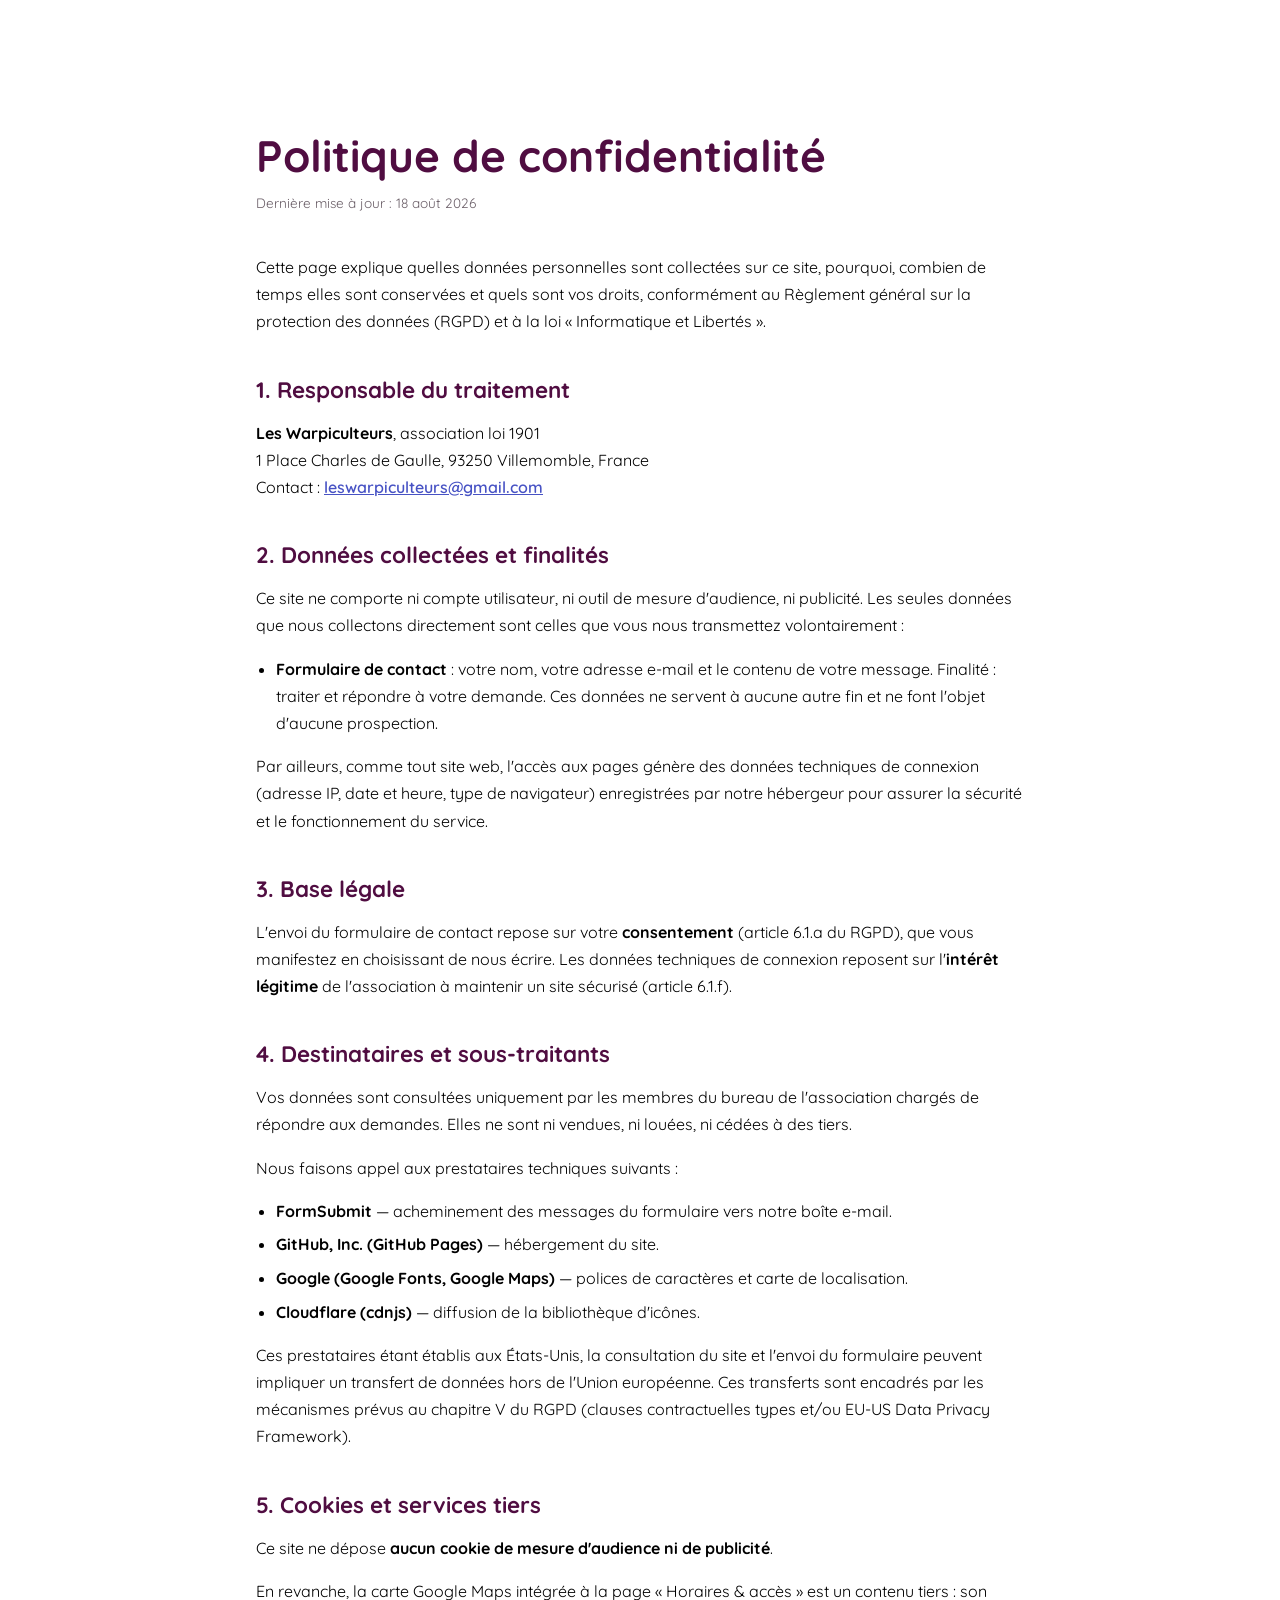
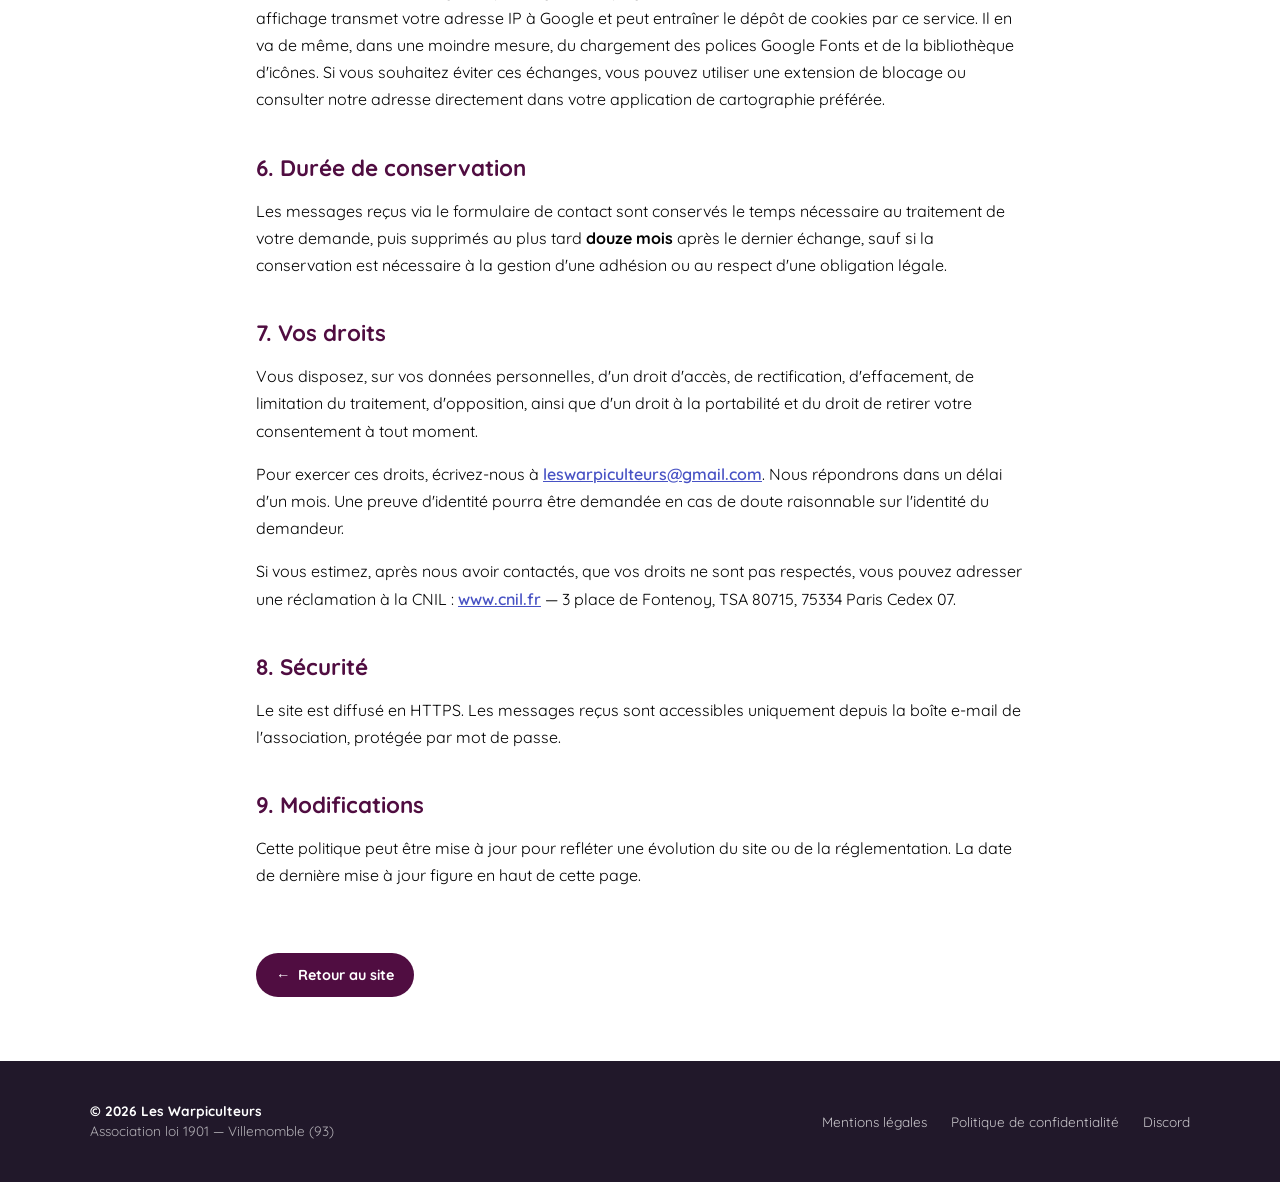
==== commit fe0124f6: "Centralize Discord URL constant and update footer copyright Co-authored-by: Junie <junie@jetbrains.c" ====
--- a/confidentialite.html
+++ b/confidentialite.html
@@ -109,7 +109,7 @@
 
 <footer class="site-footer">
     <div class="footer-inner">
-        <p class="footer-brand">Les Warpiculteurs<br>
+        <p class="footer-brand">&copy; 2026 Les Warpiculteurs<br>
             <span>Association loi 1901 — Villemomble (93)</span></p>
 
         <nav class="footer-links" aria-label="Liens légaux">
